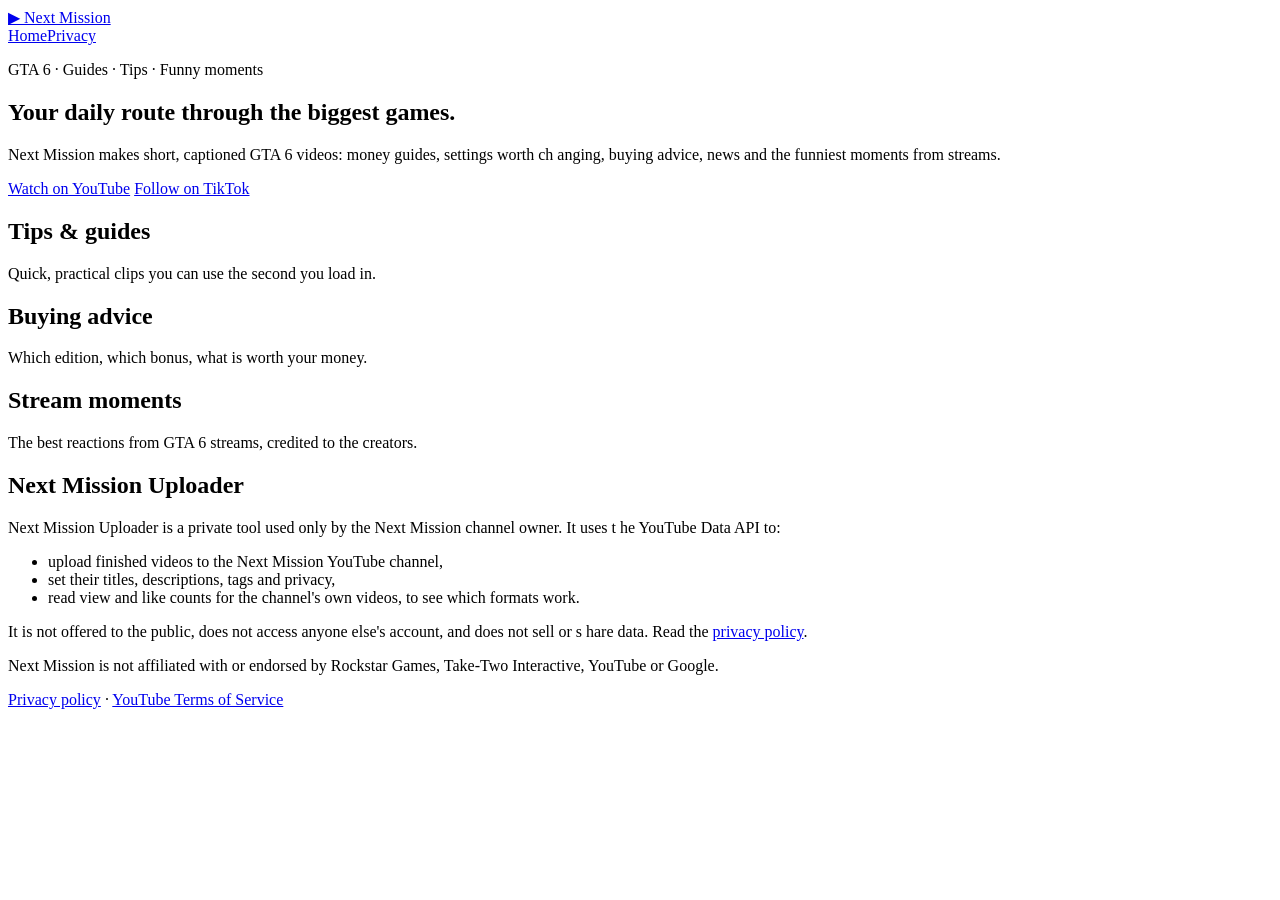
==== index.html @ e6c7a0a7 "Create index.html index page" ====
<!doctype html>
<html lang="en">
<head>
<meta charset="utf-8">
<meta name="viewport" content="width=device-width, initial-scale=1">
<title>Next Mission</title>
<meta name="description" content="Next Mission: GTA 6 guides, tips, news and funny moments. Home of t
he Next Mission Uploader app.">
<link rel="stylesheet" href="style.css">
</head>
<body>
<header class="top">
  <a class="brand" href="./"><span class="mark" aria-hidden="true">▶</span> Next Mission</a>
  <nav><a href="./">Home</a><a href="privacy.html">Privacy</a></nav>
</header>

<main>
  <section class="hero">
    <p class="eyebrow">GTA 6 · Guides · Tips · Funny moments</p>
    <h1>Your daily route through the biggest games.</h1>
    <p class="lead">Next Mission makes short, captioned GTA 6 videos: money guides, settings worth ch
anging, buying advice, news and the funniest moments from streams.</p>
    <div class="cta">
      <a class="btn primary" href="https://www.youtube.com/@nextmission2027" rel="noopener">Watch on
YouTube</a>
      <a class="btn" href="https://www.tiktok.com/@next.mission0" rel="noopener">Follow on TikTok</a>
    </div>
  </section>

  <section class="grid">
    <article class="card">
      <h2>Tips &amp; guides</h2>
      <p>Quick, practical clips you can use the second you load in.</p>
    </article>
    <article class="card">
      <h2>Buying advice</h2>
      <p>Which edition, which bonus, what is worth your money.</p>
    </article>
    <article class="card">
      <h2>Stream moments</h2>
      <p>The best reactions from GTA 6 streams, credited to the creators.</p>
    </article>
  </section>

  <section class="app" id="app">
    <h2>Next Mission Uploader</h2>
    <p>Next Mission Uploader is a private tool used only by the Next Mission channel owner. It uses t
he YouTube Data API to:</p>
    <ul>
      <li>upload finished videos to the Next Mission YouTube channel,</li>
      <li>set their titles, descriptions, tags and privacy,</li>
      <li>read view and like counts for the channel's own videos, to see which formats work.</li>
    </ul>
    <p>It is not offered to the public, does not access anyone else's account, and does not sell or s
hare data. Read the <a href="privacy.html">privacy policy</a>.</p>
  </section>
</main>

<footer class="foot">
  <p>Next Mission is not affiliated with or endorsed by Rockstar Games, Take-Two Interactive, YouTube
 or Google.</p>
  <p><a href="privacy.html">Privacy policy</a> · <a href="https://www.youtube.com/t/terms" rel="noope
ner">YouTube Terms of Service</a></p>
</footer>
</body>
</html>
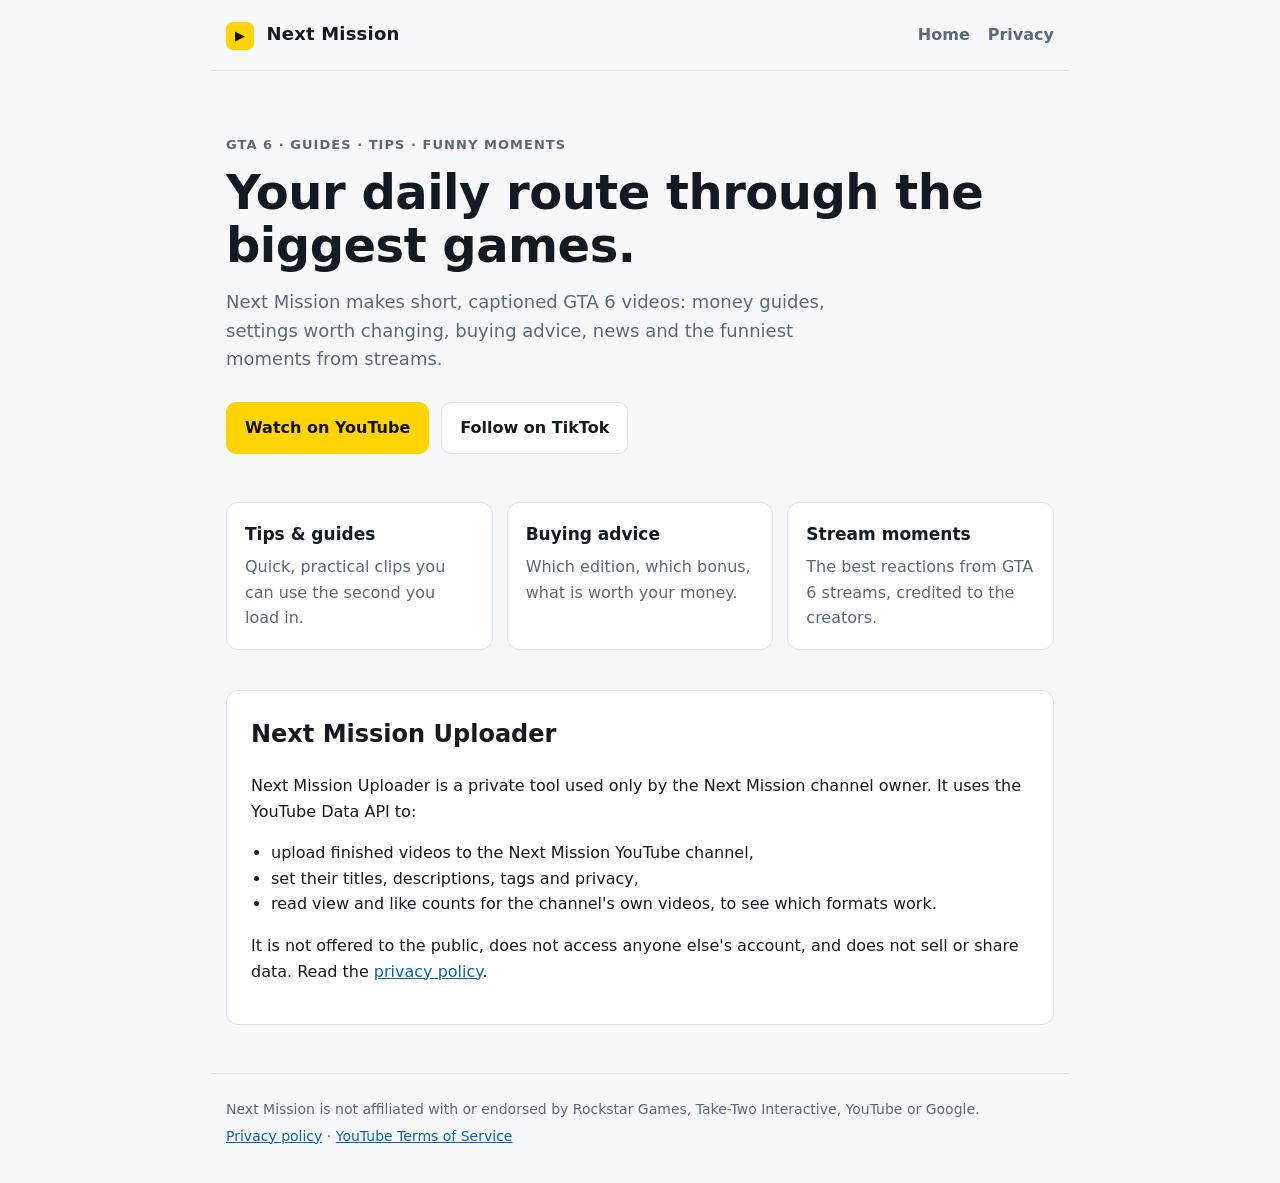
==== commit 5b5cd7ed: "Fix wrapped lines and contact section" ====
--- a/index.html
+++ b/index.html
@@ -4,8 +4,7 @@
 <meta charset="utf-8">
 <meta name="viewport" content="width=device-width, initial-scale=1">
 <title>Next Mission</title>
-<meta name="description" content="Next Mission: GTA 6 guides, tips, news and funny moments. Home of t
-he Next Mission Uploader app.">
+<meta name="description" content="Next Mission: GTA 6 guides, tips, news and funny moments. Home of the Next Mission Uploader app.">
 <link rel="stylesheet" href="style.css">
 </head>
 <body>
@@ -18,11 +17,9 @@
   <section class="hero">
     <p class="eyebrow">GTA 6 · Guides · Tips · Funny moments</p>
     <h1>Your daily route through the biggest games.</h1>
-    <p class="lead">Next Mission makes short, captioned GTA 6 videos: money guides, settings worth ch
-anging, buying advice, news and the funniest moments from streams.</p>
+    <p class="lead">Next Mission makes short, captioned GTA 6 videos: money guides, settings worth changing, buying advice, news and the funniest moments from streams.</p>
     <div class="cta">
-      <a class="btn primary" href="https://www.youtube.com/@nextmission2027" rel="noopener">Watch on
-YouTube</a>
+      <a class="btn primary" href="https://www.youtube.com/@nextmission2027" rel="noopener">Watch on YouTube</a>
       <a class="btn" href="https://www.tiktok.com/@next.mission0" rel="noopener">Follow on TikTok</a>
     </div>
   </section>
@@ -44,23 +41,19 @@
 
   <section class="app" id="app">
     <h2>Next Mission Uploader</h2>
-    <p>Next Mission Uploader is a private tool used only by the Next Mission channel owner. It uses t
-he YouTube Data API to:</p>
+    <p>Next Mission Uploader is a private tool used only by the Next Mission channel owner. It uses the YouTube Data API to:</p>
     <ul>
       <li>upload finished videos to the Next Mission YouTube channel,</li>
       <li>set their titles, descriptions, tags and privacy,</li>
       <li>read view and like counts for the channel's own videos, to see which formats work.</li>
     </ul>
-    <p>It is not offered to the public, does not access anyone else's account, and does not sell or s
-hare data. Read the <a href="privacy.html">privacy policy</a>.</p>
+    <p>It is not offered to the public, does not access anyone else's account, and does not sell or share data. Read the <a href="privacy.html">privacy policy</a>.</p>
   </section>
 </main>
 
 <footer class="foot">
-  <p>Next Mission is not affiliated with or endorsed by Rockstar Games, Take-Two Interactive, YouTube
- or Google.</p>
-  <p><a href="privacy.html">Privacy policy</a> · <a href="https://www.youtube.com/t/terms" rel="noope
-ner">YouTube Terms of Service</a></p>
+  <p>Next Mission is not affiliated with or endorsed by Rockstar Games, Take-Two Interactive, YouTube or Google.</p>
+  <p><a href="privacy.html">Privacy policy</a> · <a href="https://www.youtube.com/t/terms" rel="noopener">YouTube Terms of Service</a></p>
 </footer>
 </body>
 </html>
--- a/style.css
+++ b/style.css
@@ -0,0 +1,74 @@
+:root {
+  --bg: #0b1016;
+  --surface: #121a23;
+  --line: #223042;
+  --text: #e8eef5;
+  --muted: #9aa8b7;
+  --accent: #ffd400;
+  --accent-ink: #111;
+  --link: #7fc4ff;
+  color-scheme: dark;
+}
+@media (prefers-color-scheme: light) {
+  :root:not([data-theme="dark"]) {
+    --bg: #f7f8fa;
+    --surface: #ffffff;
+    --line: #dde3ea;
+    --text: #141a21;
+    --muted: #5b6876;
+    --link: #0b62b5;
+    color-scheme: light;
+  }
+}
+* { box-sizing: border-box; }
+html { -webkit-text-size-adjust: 100%; }
+body {
+  margin: 0;
+  background: var(--bg);
+  color: var(--text);
+  font: 16px/1.6 system-ui, -apple-system, "Segoe UI", Roboto, Arial, sans-serif;
+}
+a { color: var(--link); }
+.top, main, .foot { max-width: 860px; margin: 0 auto; padding: 0 16px; }
+.top {
+  display: flex; align-items: center; justify-content: space-between;
+  gap: 16px; padding-top: 20px; padding-bottom: 20px;
+  border-bottom: 1px solid var(--line);
+}
+.brand { color: var(--text); text-decoration: none; font-weight: 800; font-size: 18px; letter-spacing: .2px; }
+.mark {
+  display: inline-grid; place-items: center; width: 28px; height: 28px; margin-right: 6px;
+  border-radius: 7px; background: var(--accent); color: var(--accent-ink); font-size: 13px;
+}
+nav { display: flex; gap: 18px; }
+nav a { color: var(--muted); text-decoration: none; font-weight: 600; }
+nav a:hover, nav a[aria-current="page"] { color: var(--text); }
+
+.hero { padding: 64px 0 40px; }
+.eyebrow { color: var(--muted); font-size: 13px; font-weight: 700; letter-spacing: .08em; text-transform: uppercase; margin: 0 0 10px; }
+h1 { font-size: clamp(30px, 6vw, 48px); line-height: 1.1; margin: 0 0 16px; letter-spacing: -.5px; }
+.lead { font-size: 18px; color: var(--muted); max-width: 620px; margin: 0 0 28px; }
+.cta { display: flex; flex-wrap: wrap; gap: 12px; }
+.btn {
+  display: inline-block; padding: 12px 18px; border-radius: 10px; font-weight: 700; text-decoration: none;
+  border: 1px solid var(--line); color: var(--text); background: var(--surface);
+}
+.btn.primary { background: var(--accent); color: var(--accent-ink); border-color: var(--accent); }
+
+.grid { display: grid; grid-template-columns: repeat(auto-fit, minmax(220px, 1fr)); gap: 14px; padding: 8px 0 40px; }
+.card { background: var(--surface); border: 1px solid var(--line); border-radius: 12px; padding: 18px; }
+.card h2 { font-size: 17px; margin: 0 0 6px; }
+.card p { margin: 0; color: var(--muted); }
+
+.app { background: var(--surface); border: 1px solid var(--line); border-radius: 12px; padding: 24px; margin-bottom: 48px; }
+.app h2 { margin-top: 0; }
+.app ul { padding-left: 20px; }
+
+.doc { padding-top: 40px; padding-bottom: 40px; max-width: 720px; }
+.doc h1 { font-size: clamp(28px, 5vw, 40px); }
+.doc h2 { font-size: 20px; margin: 32px 0 8px; }
+.doc ul { padding-left: 20px; }
+.meta { color: var(--muted); margin-top: -8px; }
+
+.foot { border-top: 1px solid var(--line); padding-top: 20px; padding-bottom: 32px; color: var(--muted); font-size: 14px; }
+.foot p { margin: 4px 0; }
